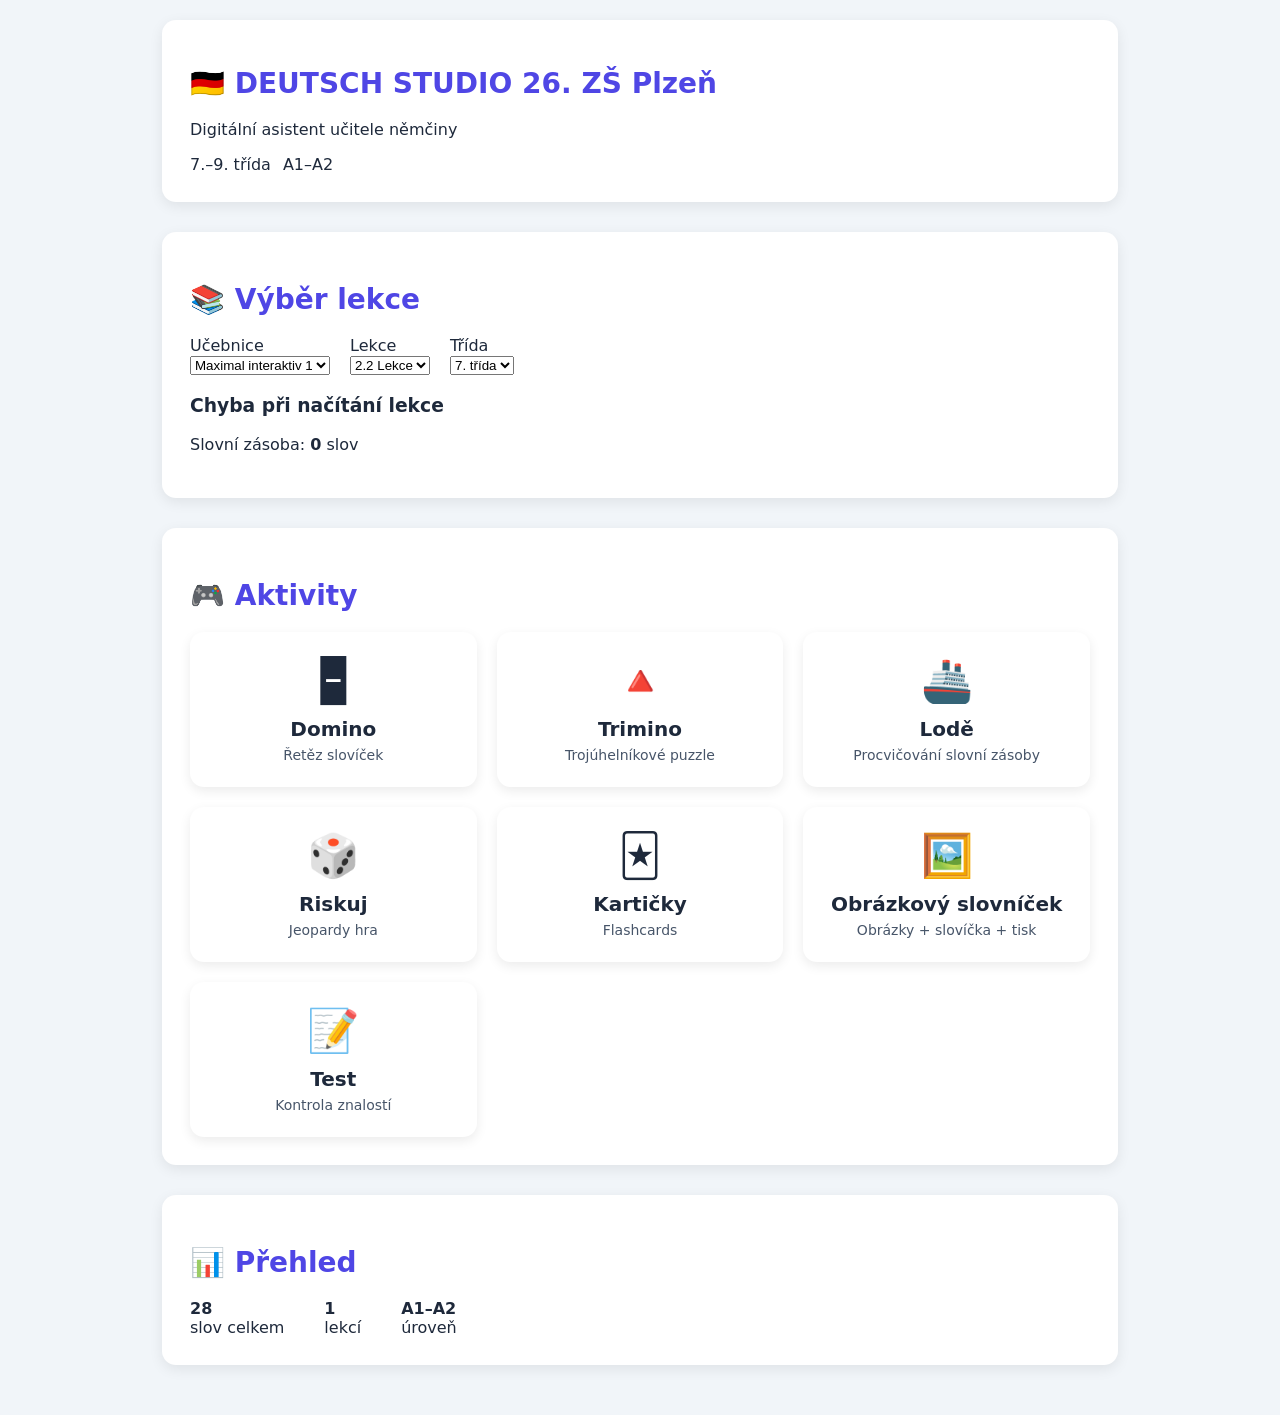
==== index.html @ de278da9 "ok, delete" ====
<!DOCTYPE html>
<html lang="cs">
<head>
    <meta charset="UTF-8">
    <meta name="viewport" content="width=device-width, initial-scale=1.0">

    <title>DEUTSCH STUDIO - Dashboard</title>

    <link rel="stylesheet" href="css/style.css">
</head>

<body>

<!-- HLAVNÍ HLAVIČKA -->
<header class="ds-panel" style="margin-top: 0;">
    <h1 class="ds-title">🇩🇪 DEUTSCH STUDIO 26. ZŠ Plzeň</h1>
    <p>Digitální asistent učitele němčiny</p>

    <div style="margin-top: 10px; display: flex; gap: 12px;">
        <span>7.–9. třída</span>
        <span>A1–A2</span>
    </div>
</header>


<main>

    <!-- VÝBĚR LEKCE -->
    <section class="ds-panel">
        <h2 class="ds-title">📚 Výběr lekce</h2>

        <div style="display: flex; gap: 20px; flex-wrap: wrap;">

            <label>
                Učebnice<br>
                <select id="book-select">
                    <option>Maximal interaktiv 1</option>
                    <option>Maximal interaktiv 2</option>
                </select>
            </label>

            <label>
                Lekce<br>
                <select id="lesson-select">
                    <option>1.1</option>
                    <option>1.2 - Hobbys</option>
                    <option>1.3</option>
                    <option>2.1</option>
                    <option>2.2</option>
                    <option>2.3</option>
                </select>
            </label>

            <label>
                Třída<br>
                <select id="class-select">
                    <option>7. třída</option>
                    <option>8. třída</option>
                    <option>9. třída</option>
                </select>
            </label>

        </div>

        <div style="margin-top: 20px;">
            <h3 id="lesson-title">Lekce 1.2 - Hobbys</h3>
            <p>Slovní zásoba: <strong id="word-count">0</strong> slov</p>
        </div>
    </section>


    <!-- AKTIVITY -->
<section class="ds-panel">
    <h2 class="ds-title">🎮 Aktivity</h2>

    <div class="ds-grid">

        <div class="ds-card-dashboard" onclick="openDomino()">
            <div class="ds-icon">🁢</div>
            <div class="ds-card-title">Domino</div>
            <div class="ds-card-desc">Řetěz slovíček</div>
        </div>

        <div class="ds-card-dashboard" onclick="openTrimino()">
            <div class="ds-icon">🔺</div>
            <div class="ds-card-title">Trimino</div>
            <div class="ds-card-desc">Trojúhelníkové puzzle</div>
        </div>

        <div class="ds-card-dashboard" onclick="openSchiffe()">
            <div class="ds-icon">🚢</div>
            <div class="ds-card-title">Lodě</div>
            <div class="ds-card-desc">Procvičování slovní zásoby</div>
        </div>

        <div class="ds-card-dashboard" onclick="openRiskuj()">
            <div class="ds-icon">🎲</div>
            <div class="ds-card-title">Riskuj</div>
            <div class="ds-card-desc">Jeopardy hra</div>
        </div>

        <div class="ds-card-dashboard" onclick="openFlashcards()">
            <div class="ds-icon">🃏</div>
            <div class="ds-card-title">Kartičky</div>
            <div class="ds-card-desc">Flashcards</div>
        </div>

        <div class="ds-card-dashboard" onclick="openPictureDictionary()">
            <div class="ds-icon">🖼️</div>
            <div class="ds-card-title">Obrázkový slovníček</div>
            <div class="ds-card-desc">Obrázky + slovíčka + tisk</div>
        </div>

        <div class="ds-card-dashboard" onclick="openTest()">
            <div class="ds-icon">📝</div>
            <div class="ds-card-title">Test</div>
            <div class="ds-card-desc">Kontrola znalostí</div>
        </div>

    </div>
</section>



    <!-- STATISTIKY -->
    <section class="ds-panel">
        <h2 class="ds-title">📊 Přehled</h2>

        <div style="display: flex; gap: 40px; margin-top: 10px;">

            <div>
                <strong id="total-words">0</strong><br>
                <span>slov celkem</span>
            </div>

            <div>
                <strong id="lesson-number">0</strong><br>
                <span>lekcí</span>
            </div>

            <div>
                <strong>A1–A2</strong><br>
                <span>úroveň</span>
            </div>

        </div>
    </section>

</main>

<script src="js/app.js"></script>

</body>
</html>
---- css/style.css ----
/* --------------------------------------------------
   Globální styly
-------------------------------------------------- */

body {
    background: #f1f5f9; /* slate-100 */
    color: #1e293b;      /* slate-800 */
    font-family: system-ui, sans-serif;
    margin: 0;
    padding: 20px;
}

/* --------------------------------------------------
   Panely
-------------------------------------------------- */

.ds-panel {
    max-width: 900px;
    margin: 0 auto 30px auto;
    background: white;
    border-radius: 14px;
    padding: 28px;
    box-shadow: 0 4px 14px rgba(0,0,0,0.08);
}

/* Nadpis */
.ds-title {
    font-size: 28px;
    font-weight: 700;
    color: #4f46e5; /* indigo-600 */
    margin-bottom: 20px;
}

/* --------------------------------------------------
   Tlačítka
-------------------------------------------------- */

.ds-btn {
    padding: 10px 18px;
    border-radius: 8px;
    font-weight: 600;
    cursor: pointer;
    border: none;
    transition: background 0.15s ease, transform 0.15s ease;
}

.ds-btn:hover {
    transform: translateY(-2px);
}

.ds-btn-primary {
    background: #4f46e5;
    color: white;
}

.ds-btn-primary:hover {
    background: #4338ca;
}

.ds-btn-success {
    background: #059669;
    color: white;
}

.ds-btn-success:hover {
    background: #047857;
}

/* --------------------------------------------------
   Náhled / pracovní list
-------------------------------------------------- */

.ds-preview {
    max-width: 900px;
    margin: 0 auto;
    background: white;
    border-radius: 14px;
    padding: 28px;
    box-shadow: 0 4px 14px rgba(0,0,0,0.08);
}

/* --------------------------------------------------
   Kartičky slovíček
-------------------------------------------------- */

.ds-card {
    display: flex;
    align-items: center;
    gap: 16px;
    background: #f8fafc; /* slate-50 */
    border: 1px solid #e2e8f0; /* slate-200 */
    padding: 14px;
    border-radius: 12px;
}

/* Obrázek */
.ds-img-box {
    width: 64px;
    height: 64px;
    background: white;
    border: 1px solid #e2e8f0;
    border-radius: 10px;
    display: flex;
    align-items: center;
    justify-content: center;
    padding: 4px;
}

/* Texty */
.ds-word-cz {
    font-size: 14px;
    font-weight: 600;
    color: #475569; /* slate-600 */
}

.ds-hint {
    font-size: 18px;
    font-family: monospace;
    font-weight: 700;
    color: #4f46e5;
    margin-top: 4px;
}

/* --------------------------------------------------
   Moderní ikonkový dashboard
-------------------------------------------------- */

.ds-grid {
    display: grid;
    grid-template-columns: repeat(auto-fit, minmax(220px, 1fr));
    gap: 20px;
    margin-top: 20px;
}

.ds-card-dashboard {
    background: white;
    border-radius: 14px;
    padding: 24px;
    text-align: center;
    box-shadow: 0 4px 12px rgba(0,0,0,0.08);
    transition: transform 0.15s ease, box-shadow 0.15s ease;
    text-decoration: none;
    color: inherit;
}

.ds-card-dashboard:hover {
    transform: translateY(-4px);
    box-shadow: 0 6px 16px rgba(0,0,0,0.12);
}

.ds-icon {
    font-size: 42px;
    margin-bottom: 12px;
}

.ds-card-title {
    font-size: 20px;
    font-weight: 700;
    margin-bottom: 6px;
}

.ds-card-desc {
    font-size: 14px;
    color: #475569; /* slate-600 */
}
/* --------------------------------------------------
   Oprava modulu obrázkového slovníčku
-------------------------------------------------- */

#exerciseGrid {
    display: flex;
    flex-direction: column;
    gap: 16px;
}

/* karta */
.flex {
    display: flex;
}

.items-center {
    align-items: center;
}

.border {
    border: 1px solid #e2e8f0;
}

.p-3 {
    padding: 12px;
}

.rounded-lg {
    border-radius: 12px;
}

.bg-slate-50 {
    background: #f8fafc;
}

.gap-4 {
    gap: 16px;
}

/* index číslo */
.text-lg {
    font-size: 18px;
}

.font-bold {
    font-weight: 700;
}

.text-slate-400 {
    color: #94a3b8;
}

.w-6 {
    width: 24px;
}

/* obrázek */
.w-16 {
    width: 64px;
}

.h-16 {
    height: 64px;
}

.bg-white {
    background: white;
}

.rounded {
    border-radius: 8px;
}

.p-1 {
    padding: 4px;
}

.max-h-full {
    max-height: 100%;
}

.max-w-full {
    max-width: 100%;
}

.object-contain {
    object-fit: contain;
}

/* texty */
.text-sm {
    font-size: 14px;
}

.text-slate-600 {
    color: #475569;
}

.font-mono {
    font-family: monospace;
}

.text-indigo-700 {
    color: #4338ca;
}

.mt-1 {
    margin-top: 4px;
}
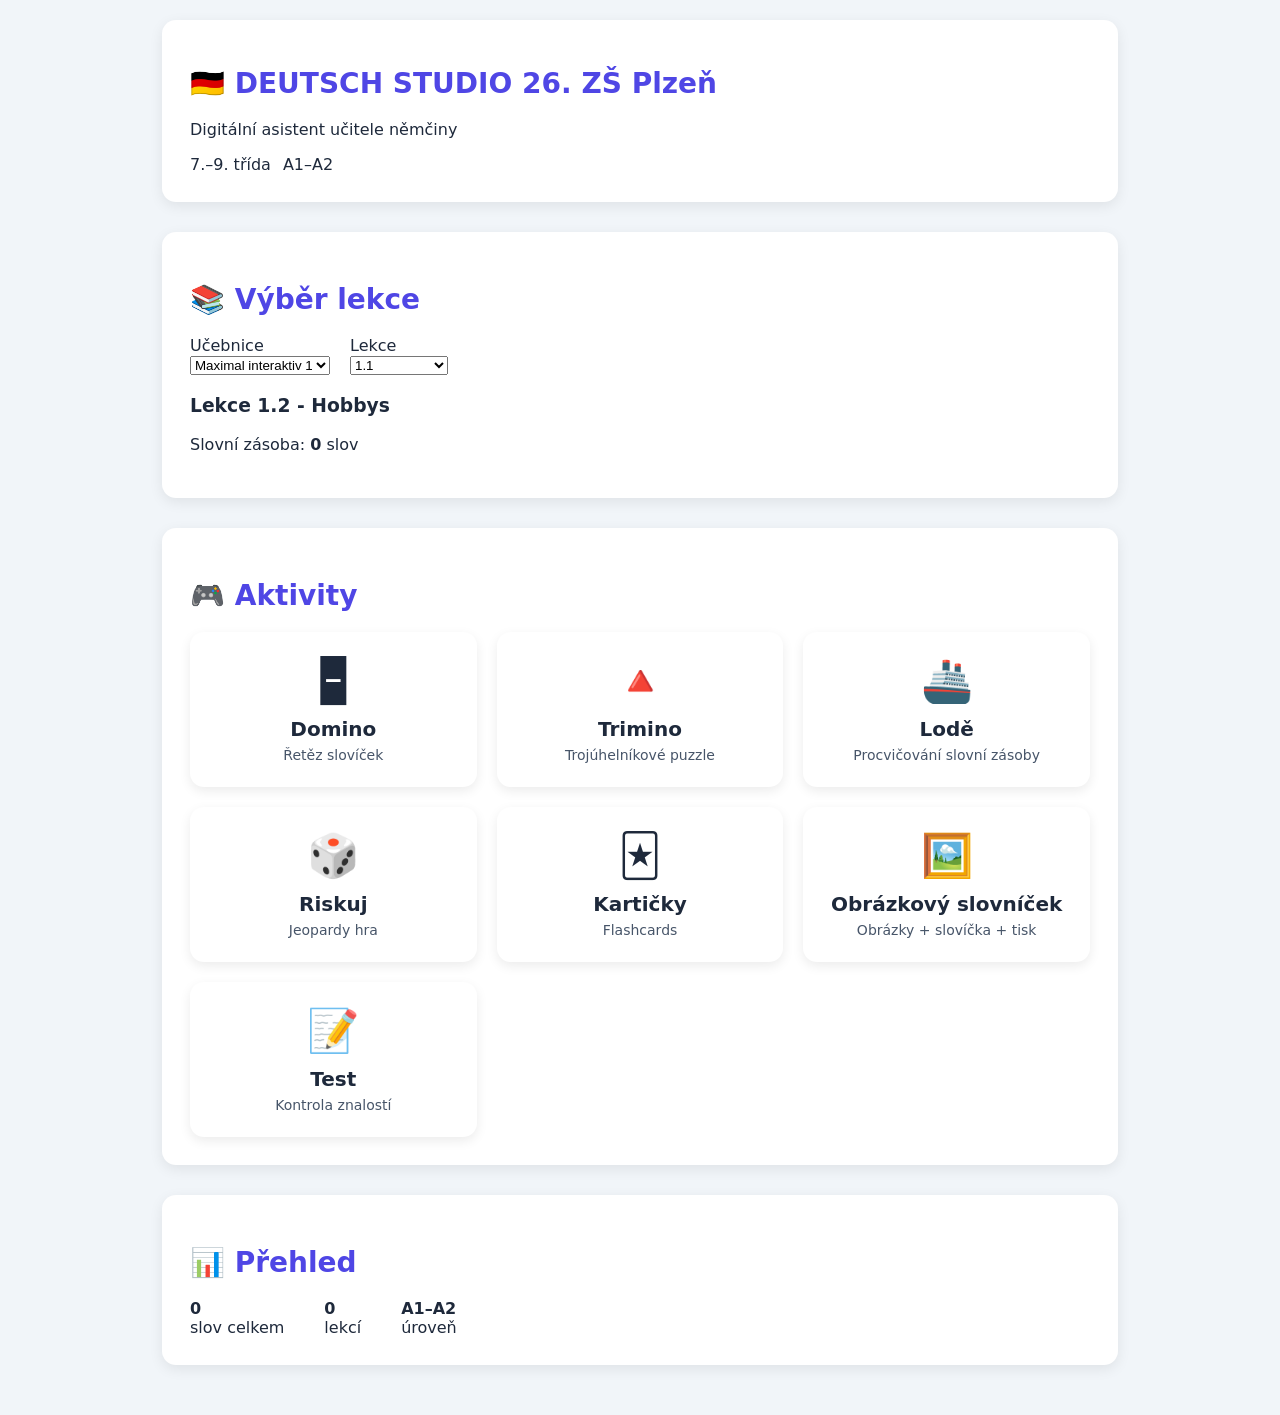
==== commit 1931f05c: "Refactor lesson loading and error handling in app.js and data-loader.js" ====
--- a/index.html
+++ b/index.html
@@ -48,15 +48,6 @@
                     <option>2.1</option>
                     <option>2.2</option>
                     <option>2.3</option>
-                </select>
-            </label>
-
-            <label>
-                Třída<br>
-                <select id="class-select">
-                    <option>7. třída</option>
-                    <option>8. třída</option>
-                    <option>9. třída</option>
                 </select>
             </label>
 
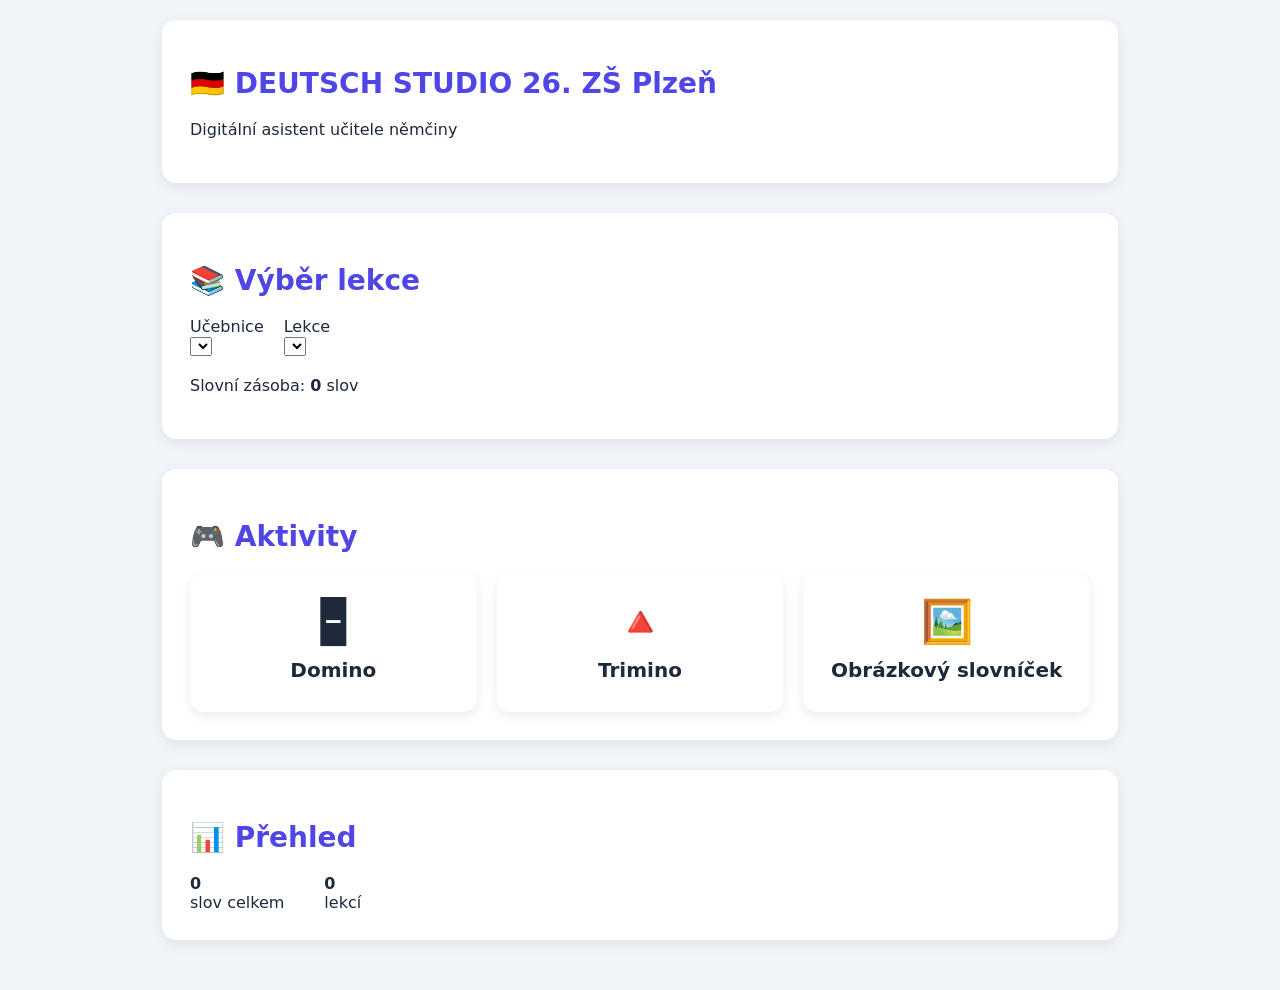
==== commit d480dc01: "remove index to root" ====
--- a/index.html
+++ b/index.html
@@ -11,56 +11,38 @@
 
 <body>
 
-<!-- HLAVNÍ HLAVIČKA -->
 <header class="ds-panel" style="margin-top: 0;">
     <h1 class="ds-title">🇩🇪 DEUTSCH STUDIO 26. ZŠ Plzeň</h1>
     <p>Digitální asistent učitele němčiny</p>
-
-    <div style="margin-top: 10px; display: flex; gap: 12px;">
-        <span>7.–9. třída</span>
-        <span>A1–A2</span>
-    </div>
 </header>
-
 
 <main>
 
-    <!-- VÝBĚR LEKCE -->
-    <section class="ds-panel">
-        <h2 class="ds-title">📚 Výběr lekce</h2>
+<section class="ds-panel">
+    <h2 class="ds-title">📚 Výběr lekce</h2>
 
-        <div style="display: flex; gap: 20px; flex-wrap: wrap;">
+    <div style="display: flex; gap: 20px; flex-wrap: wrap;">
 
-            <label>
-                Učebnice<br>
-                <select id="book-select">
-                    <option>Maximal interaktiv 1</option>
-                    <option>Maximal interaktiv 2</option>
-                </select>
-            </label>
+        <label>
+            Učebnice<br>
+            <select id="book-select"></select>
+        </label>
 
-            <label>
-                Lekce<br>
-                <select id="lesson-select">
-                    <option>1.1</option>
-                    <option>1.2 - Hobbys</option>
-                    <option>1.3</option>
-                    <option>2.1</option>
-                    <option>2.2</option>
-                    <option>2.3</option>
-                </select>
-            </label>
+        <label>
+            Lekce<br>
+            <select id="lesson-select"></select>
+        </label>
 
-        </div>
+    </div>
 
-        <div style="margin-top: 20px;">
-            <h3 id="lesson-title">Lekce 1.2 - Hobbys</h3>
-            <p>Slovní zásoba: <strong id="word-count">0</strong> slov</p>
-        </div>
-    </section>
+    <div style="margin-top: 20px;">
+        <h3 id="lesson-title"></h3>
+        <p>Slovní zásoba: <strong id="word-count">0</strong> slov</p>
+    </div>
 
+    <div id="json-status" style="display:none; padding:10px; margin-top:10px; border-radius:6px;"></div>
+</section>
 
-    <!-- AKTIVITY -->
 <section class="ds-panel">
     <h2 class="ds-title">🎮 Aktivity</h2>
 
@@ -69,77 +51,40 @@
         <div class="ds-card-dashboard" onclick="openDomino()">
             <div class="ds-icon">🁢</div>
             <div class="ds-card-title">Domino</div>
-            <div class="ds-card-desc">Řetěz slovíček</div>
         </div>
 
         <div class="ds-card-dashboard" onclick="openTrimino()">
             <div class="ds-icon">🔺</div>
             <div class="ds-card-title">Trimino</div>
-            <div class="ds-card-desc">Trojúhelníkové puzzle</div>
-        </div>
-
-        <div class="ds-card-dashboard" onclick="openSchiffe()">
-            <div class="ds-icon">🚢</div>
-            <div class="ds-card-title">Lodě</div>
-            <div class="ds-card-desc">Procvičování slovní zásoby</div>
-        </div>
-
-        <div class="ds-card-dashboard" onclick="openRiskuj()">
-            <div class="ds-icon">🎲</div>
-            <div class="ds-card-title">Riskuj</div>
-            <div class="ds-card-desc">Jeopardy hra</div>
-        </div>
-
-        <div class="ds-card-dashboard" onclick="openFlashcards()">
-            <div class="ds-icon">🃏</div>
-            <div class="ds-card-title">Kartičky</div>
-            <div class="ds-card-desc">Flashcards</div>
         </div>
 
         <div class="ds-card-dashboard" onclick="openPictureDictionary()">
             <div class="ds-icon">🖼️</div>
             <div class="ds-card-title">Obrázkový slovníček</div>
-            <div class="ds-card-desc">Obrázky + slovíčka + tisk</div>
-        </div>
-
-        <div class="ds-card-dashboard" onclick="openTest()">
-            <div class="ds-icon">📝</div>
-            <div class="ds-card-title">Test</div>
-            <div class="ds-card-desc">Kontrola znalostí</div>
         </div>
 
     </div>
 </section>
 
+<section class="ds-panel">
+    <h2 class="ds-title">📊 Přehled</h2>
 
-
-    <!-- STATISTIKY -->
-    <section class="ds-panel">
-        <h2 class="ds-title">📊 Přehled</h2>
-
-        <div style="display: flex; gap: 40px; margin-top: 10px;">
-
-            <div>
-                <strong id="total-words">0</strong><br>
-                <span>slov celkem</span>
-            </div>
-
-            <div>
-                <strong id="lesson-number">0</strong><br>
-                <span>lekcí</span>
-            </div>
-
-            <div>
-                <strong>A1–A2</strong><br>
-                <span>úroveň</span>
-            </div>
-
+    <div style="display: flex; gap: 40px; margin-top: 10px;">
+        <div>
+            <strong id="total-words">0</strong><br>
+            <span>slov celkem</span>
         </div>
-    </section>
+        <div>
+            <strong id="lesson-number">0</strong><br>
+            <span>lekcí</span>
+        </div>
+    </div>
+</section>
 
 </main>
 
-<script src="js/app.js"></script>
+<!-- DŮLEŽITÉ: MUSÍ být module -->
+<script type="module" src="js/app.js"></script>
 
 </body>
 </html>
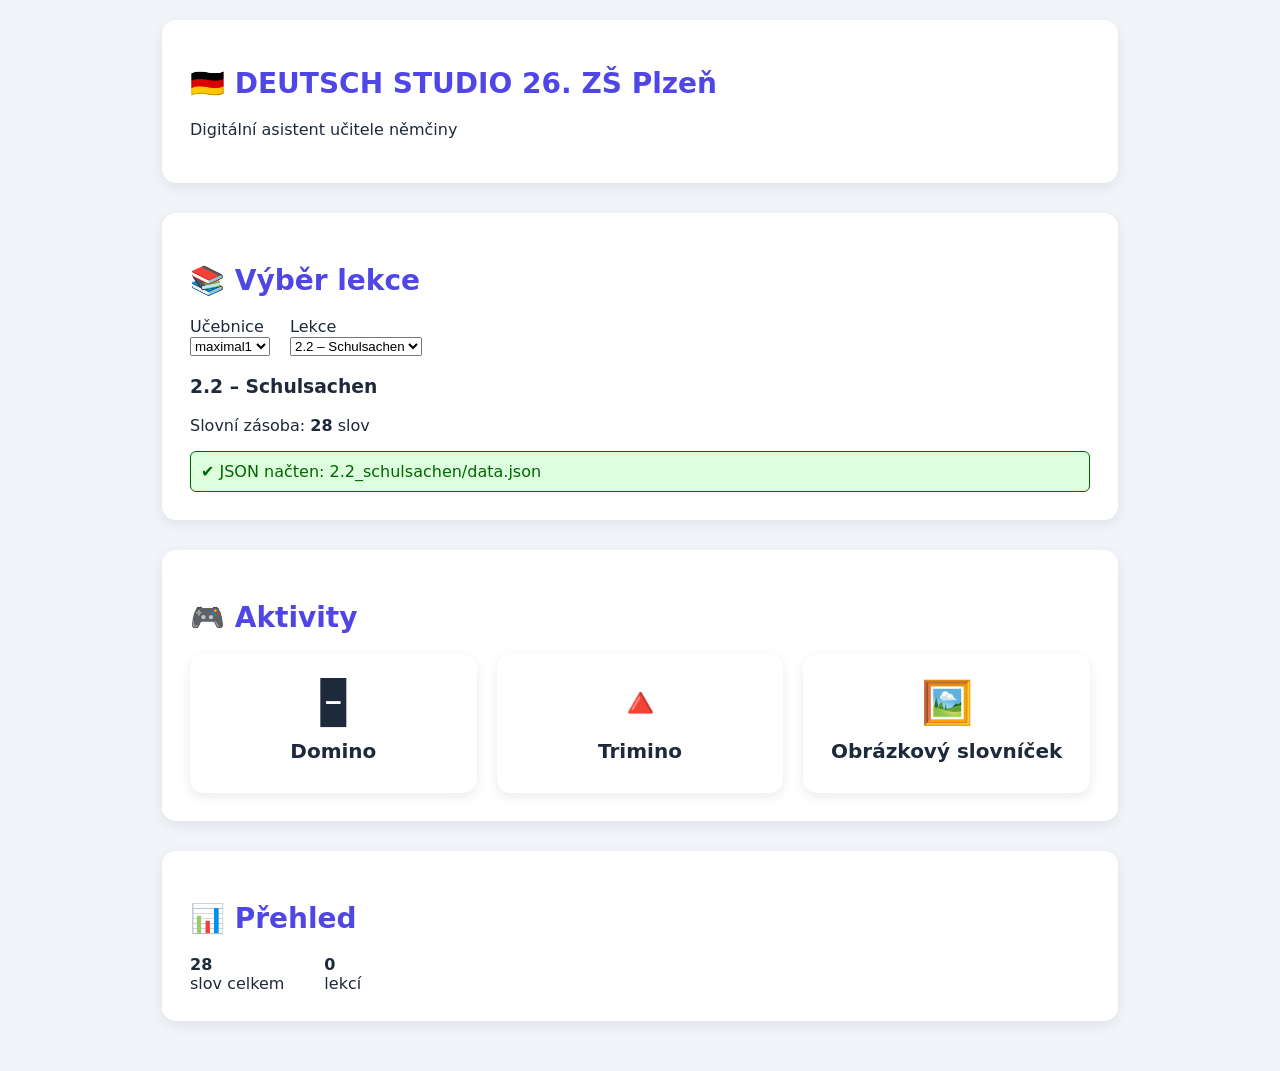
==== commit 6aba6741: "update, změna cest" ====
--- a/index.html
+++ b/index.html
@@ -6,7 +6,8 @@
 
     <title>DEUTSCH STUDIO - Dashboard</title>
 
-    <link rel="stylesheet" href="css/style.css">
+    <!-- Opravená cesta k CSS -->
+    <link rel="stylesheet" href="dashboard/css/style.css">
 </head>
 
 <body>
@@ -83,8 +84,8 @@
 
 </main>
 
-<!-- DŮLEŽITÉ: MUSÍ být module -->
-<script type="module" src="js/app.js"></script>
+<!-- Opravená cesta k JS -->
+<script type="module" src="dashboard/js/app.js"></script>
 
 </body>
-</html>
+</html>
--- a/dashboard/css/style.css
+++ b/dashboard/css/style.css
@@ -0,0 +1,274 @@
+/* --------------------------------------------------
+   Globální styly
+-------------------------------------------------- */
+
+body {
+    background: #f1f5f9; /* slate-100 */
+    color: #1e293b;      /* slate-800 */
+    font-family: system-ui, sans-serif;
+    margin: 0;
+    padding: 20px;
+}
+
+/* --------------------------------------------------
+   Panely
+-------------------------------------------------- */
+
+.ds-panel {
+    max-width: 900px;
+    margin: 0 auto 30px auto;
+    background: white;
+    border-radius: 14px;
+    padding: 28px;
+    box-shadow: 0 4px 14px rgba(0,0,0,0.08);
+}
+
+/* Nadpis */
+.ds-title {
+    font-size: 28px;
+    font-weight: 700;
+    color: #4f46e5; /* indigo-600 */
+    margin-bottom: 20px;
+}
+
+/* --------------------------------------------------
+   Tlačítka
+-------------------------------------------------- */
+
+.ds-btn {
+    padding: 10px 18px;
+    border-radius: 8px;
+    font-weight: 600;
+    cursor: pointer;
+    border: none;
+    transition: background 0.15s ease, transform 0.15s ease;
+}
+
+.ds-btn:hover {
+    transform: translateY(-2px);
+}
+
+.ds-btn-primary {
+    background: #4f46e5;
+    color: white;
+}
+
+.ds-btn-primary:hover {
+    background: #4338ca;
+}
+
+.ds-btn-success {
+    background: #059669;
+    color: white;
+}
+
+.ds-btn-success:hover {
+    background: #047857;
+}
+
+/* --------------------------------------------------
+   Náhled / pracovní list
+-------------------------------------------------- */
+
+.ds-preview {
+    max-width: 900px;
+    margin: 0 auto;
+    background: white;
+    border-radius: 14px;
+    padding: 28px;
+    box-shadow: 0 4px 14px rgba(0,0,0,0.08);
+}
+
+/* --------------------------------------------------
+   Kartičky slovíček
+-------------------------------------------------- */
+
+.ds-card {
+    display: flex;
+    align-items: center;
+    gap: 16px;
+    background: #f8fafc; /* slate-50 */
+    border: 1px solid #e2e8f0; /* slate-200 */
+    padding: 14px;
+    border-radius: 12px;
+}
+
+/* Obrázek */
+.ds-img-box {
+    width: 64px;
+    height: 64px;
+    background: white;
+    border: 1px solid #e2e8f0;
+    border-radius: 10px;
+    display: flex;
+    align-items: center;
+    justify-content: center;
+    padding: 4px;
+}
+
+/* Texty */
+.ds-word-cz {
+    font-size: 14px;
+    font-weight: 600;
+    color: #475569; /* slate-600 */
+}
+
+.ds-hint {
+    font-size: 18px;
+    font-family: monospace;
+    font-weight: 700;
+    color: #4f46e5;
+    margin-top: 4px;
+}
+
+/* --------------------------------------------------
+   Moderní ikonkový dashboard
+-------------------------------------------------- */
+
+.ds-grid {
+    display: grid;
+    grid-template-columns: repeat(auto-fit, minmax(220px, 1fr));
+    gap: 20px;
+    margin-top: 20px;
+}
+
+.ds-card-dashboard {
+    background: white;
+    border-radius: 14px;
+    padding: 24px;
+    text-align: center;
+    box-shadow: 0 4px 12px rgba(0,0,0,0.08);
+    transition: transform 0.15s ease, box-shadow 0.15s ease;
+    text-decoration: none;
+    color: inherit;
+}
+
+.ds-card-dashboard:hover {
+    transform: translateY(-4px);
+    box-shadow: 0 6px 16px rgba(0,0,0,0.12);
+}
+
+.ds-icon {
+    font-size: 42px;
+    margin-bottom: 12px;
+}
+
+.ds-card-title {
+    font-size: 20px;
+    font-weight: 700;
+    margin-bottom: 6px;
+}
+
+.ds-card-desc {
+    font-size: 14px;
+    color: #475569; /* slate-600 */
+}
+/* --------------------------------------------------
+   Oprava modulu obrázkového slovníčku
+-------------------------------------------------- */
+
+#exerciseGrid {
+    display: flex;
+    flex-direction: column;
+    gap: 16px;
+}
+
+/* karta */
+.flex {
+    display: flex;
+}
+
+.items-center {
+    align-items: center;
+}
+
+.border {
+    border: 1px solid #e2e8f0;
+}
+
+.p-3 {
+    padding: 12px;
+}
+
+.rounded-lg {
+    border-radius: 12px;
+}
+
+.bg-slate-50 {
+    background: #f8fafc;
+}
+
+.gap-4 {
+    gap: 16px;
+}
+
+/* index číslo */
+.text-lg {
+    font-size: 18px;
+}
+
+.font-bold {
+    font-weight: 700;
+}
+
+.text-slate-400 {
+    color: #94a3b8;
+}
+
+.w-6 {
+    width: 24px;
+}
+
+/* obrázek */
+.w-16 {
+    width: 64px;
+}
+
+.h-16 {
+    height: 64px;
+}
+
+.bg-white {
+    background: white;
+}
+
+.rounded {
+    border-radius: 8px;
+}
+
+.p-1 {
+    padding: 4px;
+}
+
+.max-h-full {
+    max-height: 100%;
+}
+
+.max-w-full {
+    max-width: 100%;
+}
+
+.object-contain {
+    object-fit: contain;
+}
+
+/* texty */
+.text-sm {
+    font-size: 14px;
+}
+
+.text-slate-600 {
+    color: #475569;
+}
+
+.font-mono {
+    font-family: monospace;
+}
+
+.text-indigo-700 {
+    color: #4338ca;
+}
+
+.mt-1 {
+    margin-top: 4px;
+}
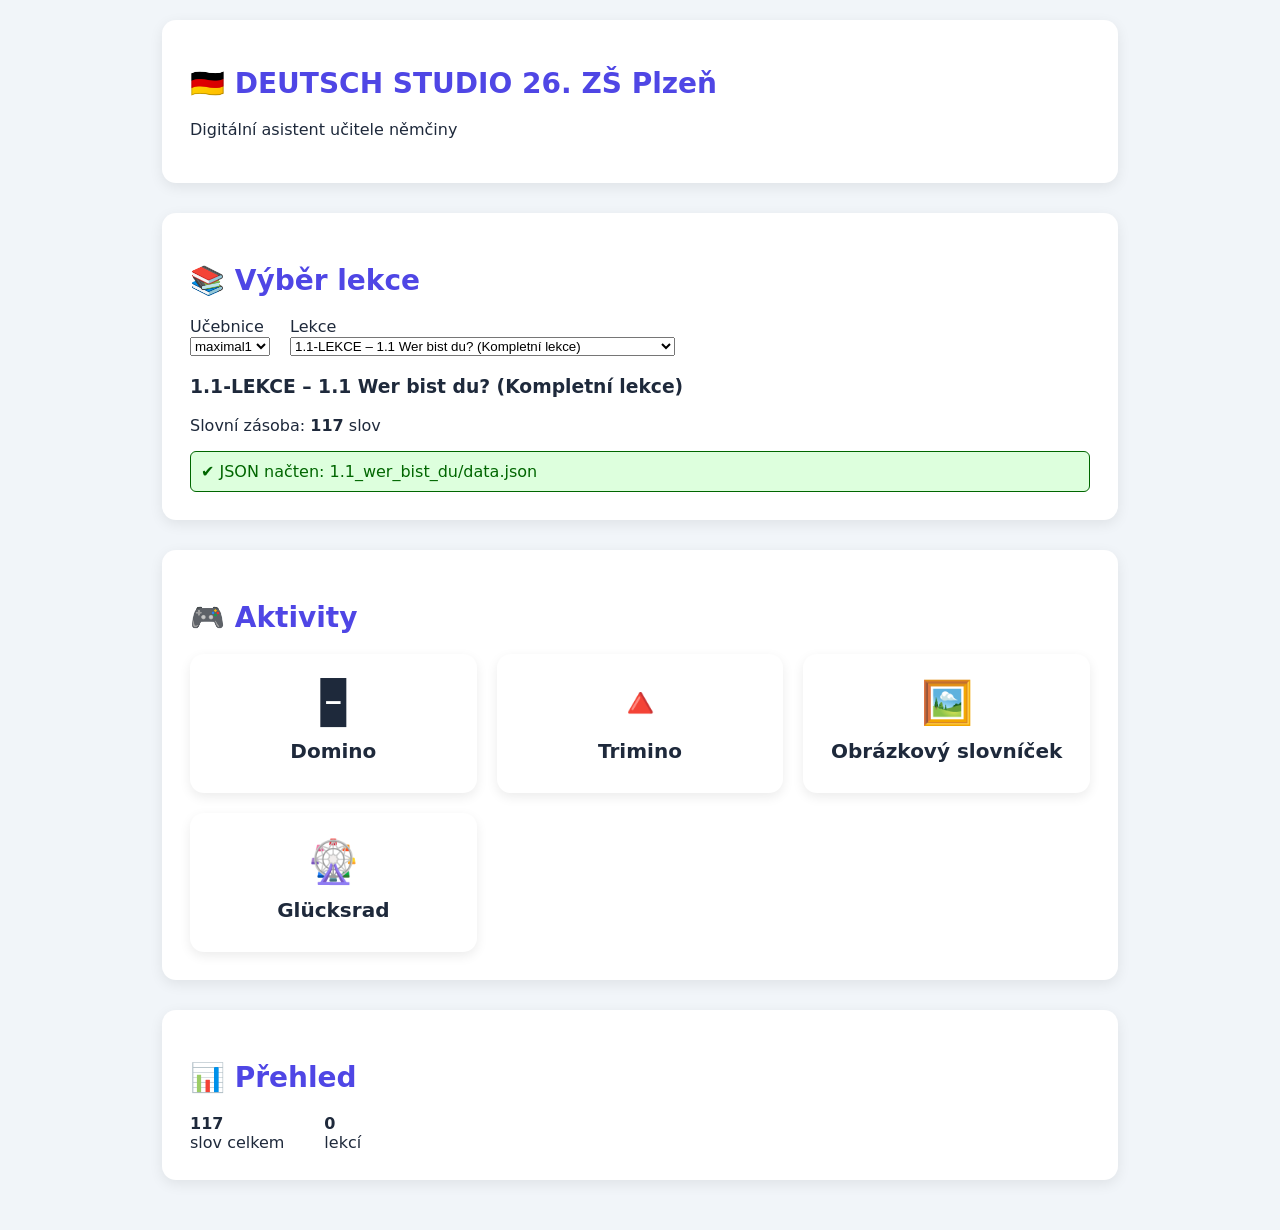
==== commit ef1490be: "udate_wheel" ====
--- a/index.html
+++ b/index.html
@@ -64,6 +64,12 @@
             <div class="ds-card-title">Obrázkový slovníček</div>
         </div>
 
+        <!-- NOVĚ PŘIDANÁ AKTIVITA: Glücksrad -->
+        <div class="ds-card-dashboard" onclick="openWheel()">
+            <div class="ds-icon">🎡</div>
+            <div class="ds-card-title">Glücksrad</div>
+        </div>
+
     </div>
 </section>
 
@@ -84,7 +90,7 @@
 
 </main>
 
-<!-- Opravená cesta k JS -->
+<!-- Opravená relativní cesta k JS -->
 <script type="module" src="dashboard/js/app.js"></script>
 
 </body>
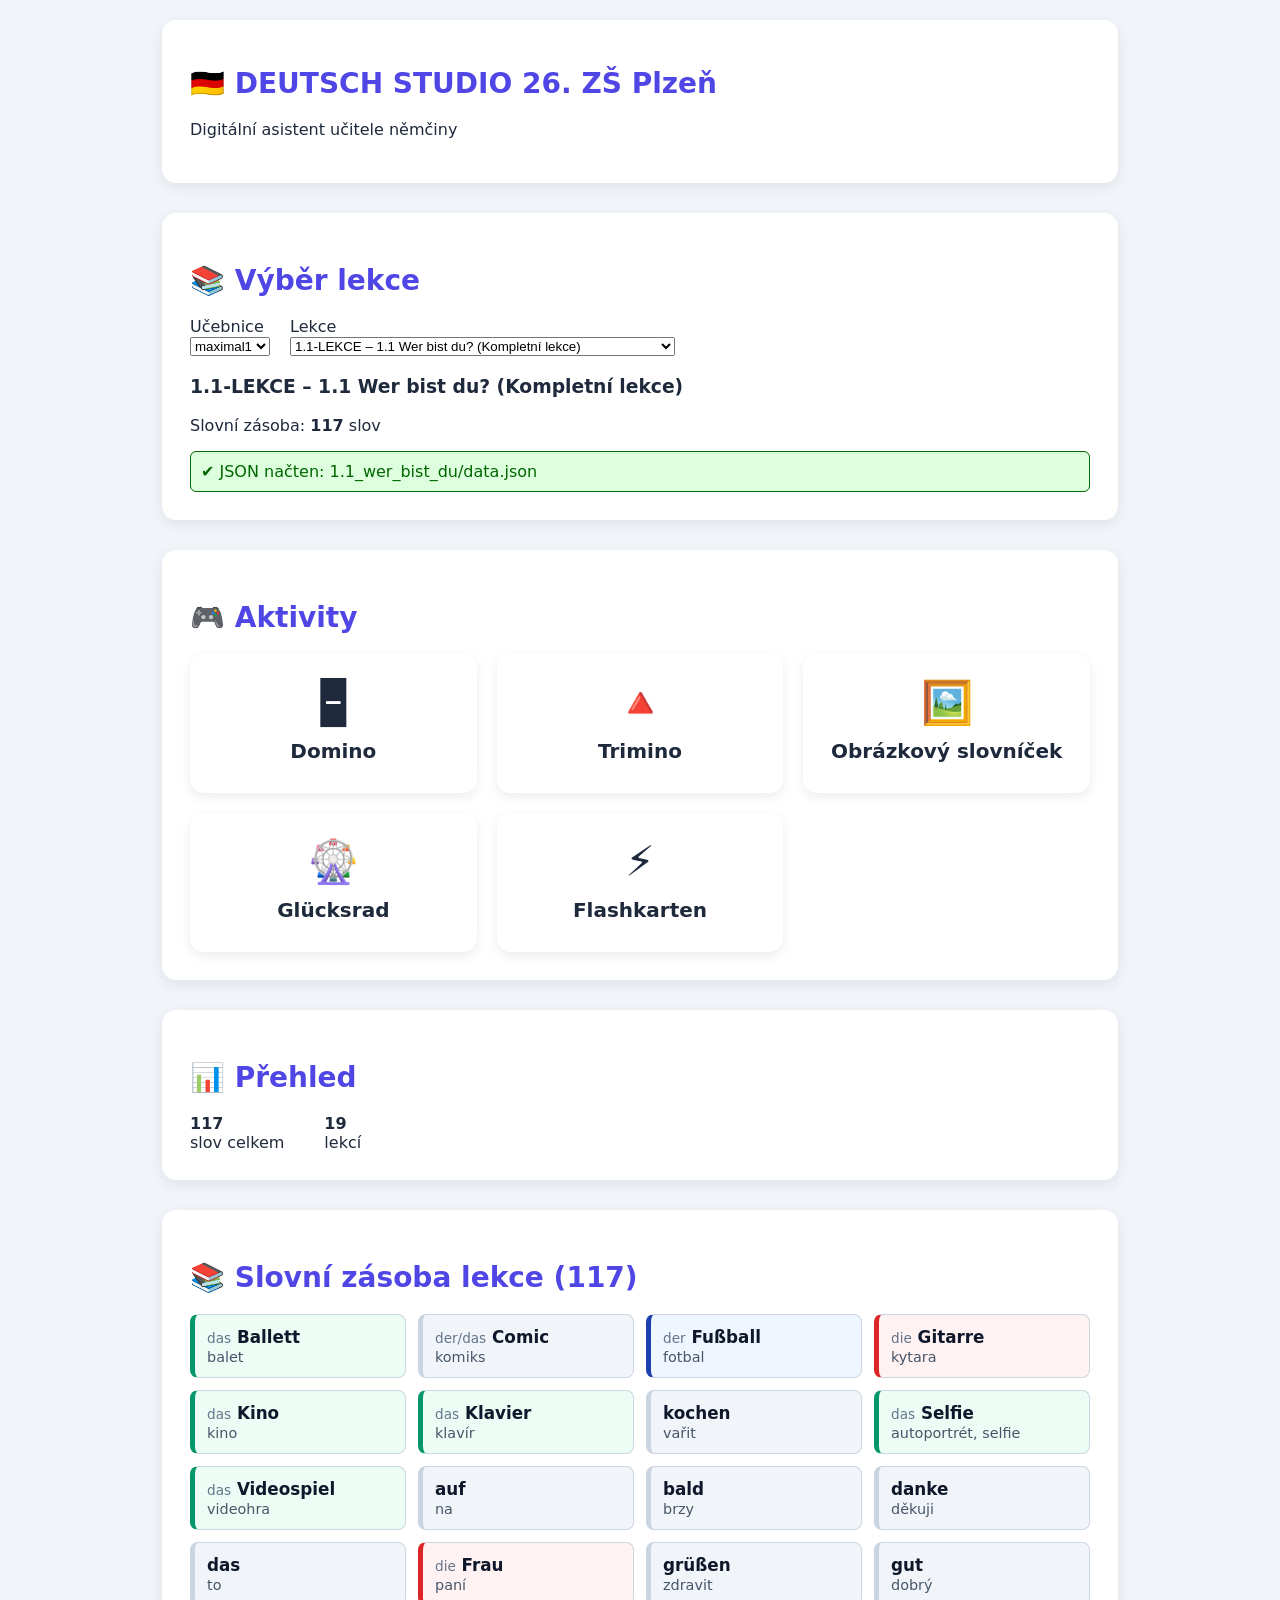
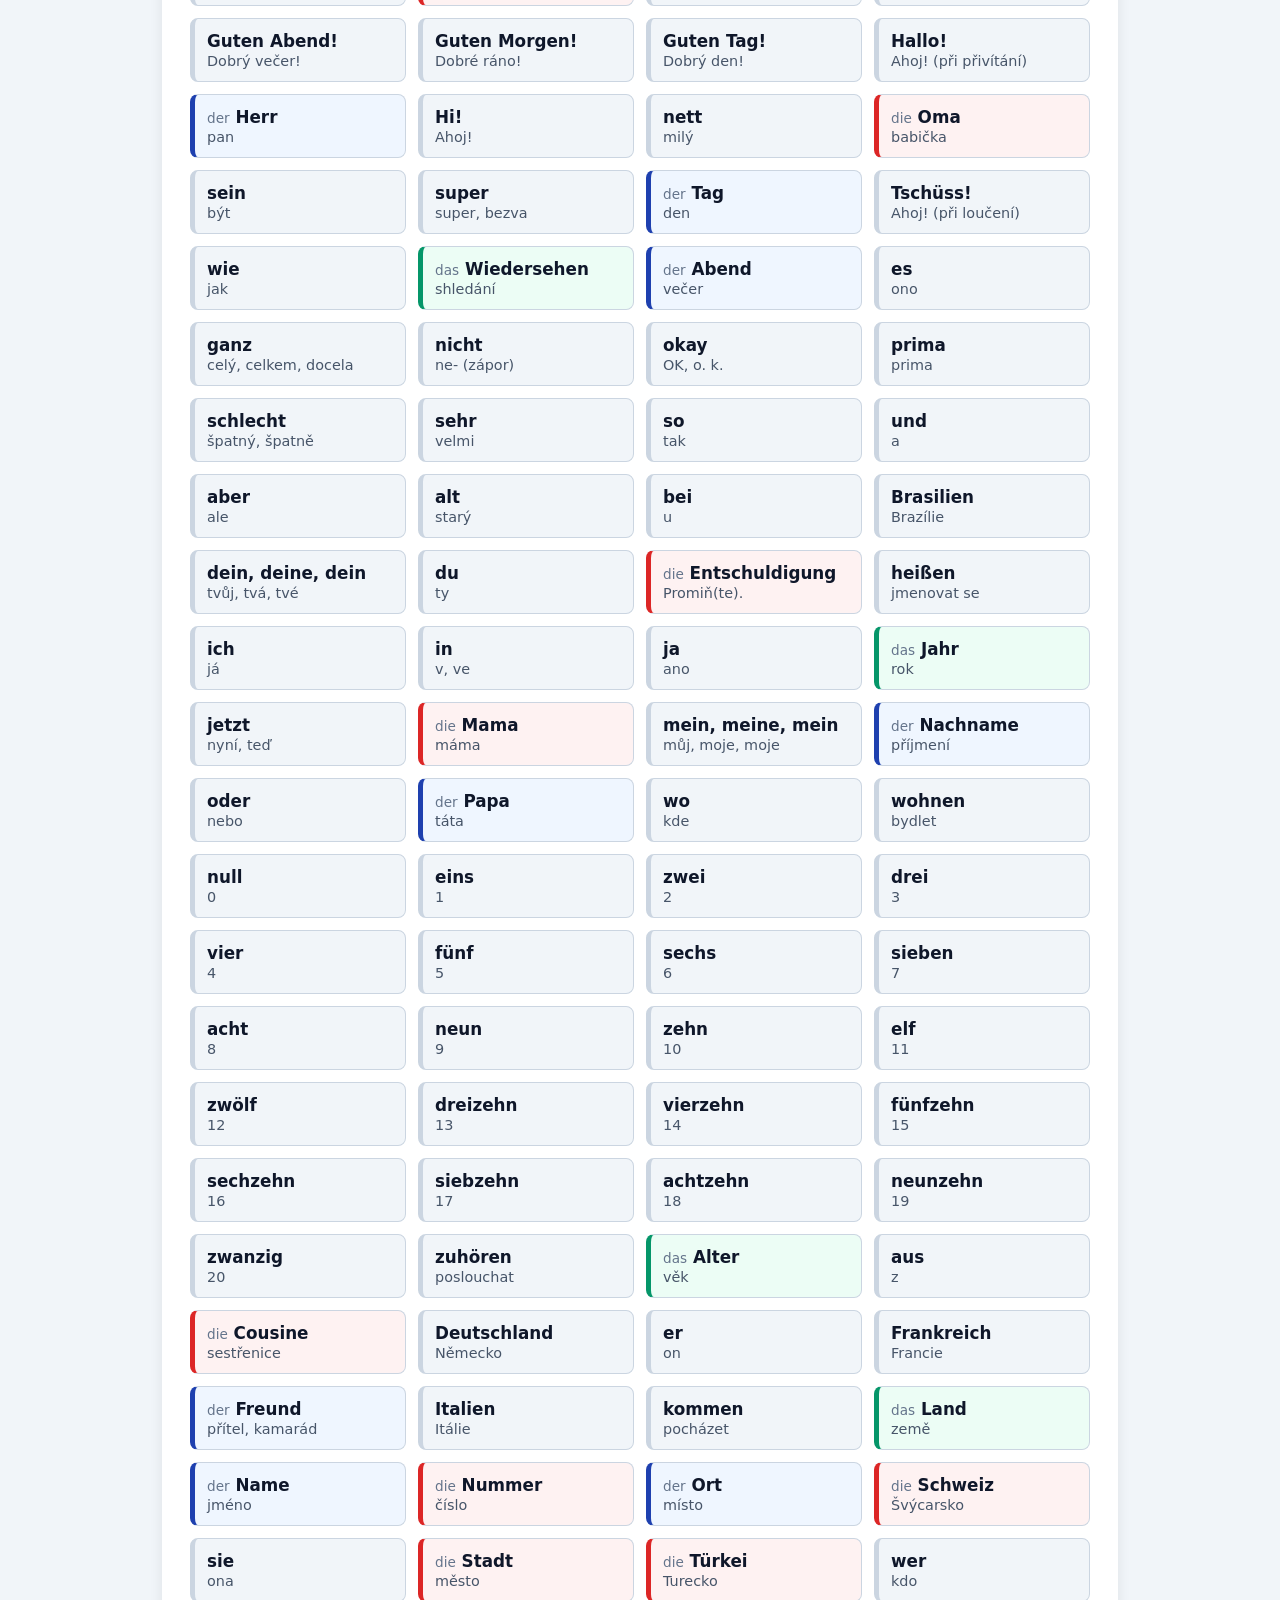
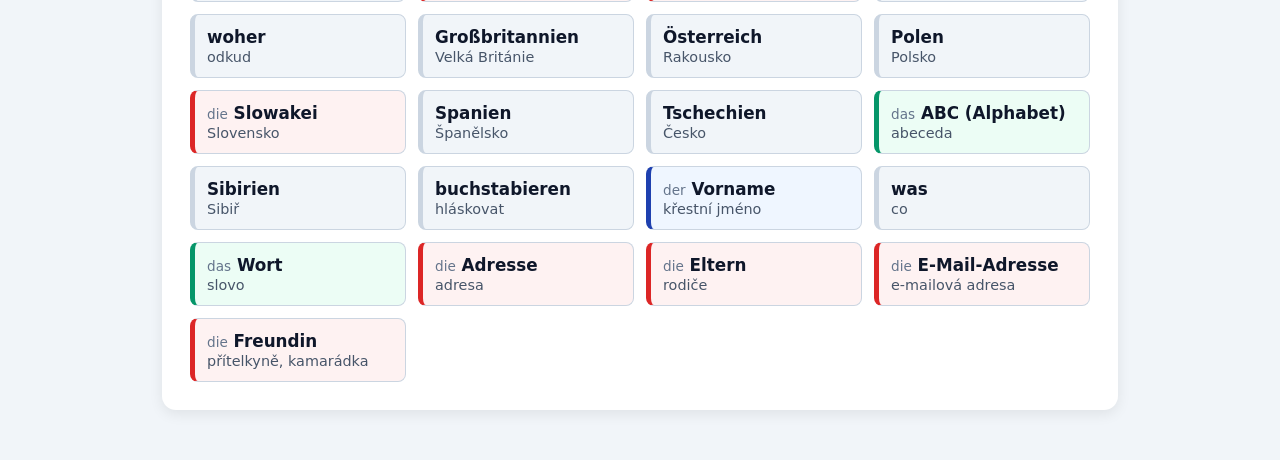
==== commit b4d1463b: "update" ====
--- a/index.html
+++ b/index.html
@@ -69,6 +69,11 @@
             <div class="ds-icon">🎡</div>
             <div class="ds-card-title">Glücksrad</div>
         </div>
+        
+        <div class="ds-card-dashboard" onclick="openFlashcards()">
+            <div class="ds-icon">⚡</div>
+            <div class="ds-card-title">Flashkarten</div>
+        </div>
 
     </div>
 </section>
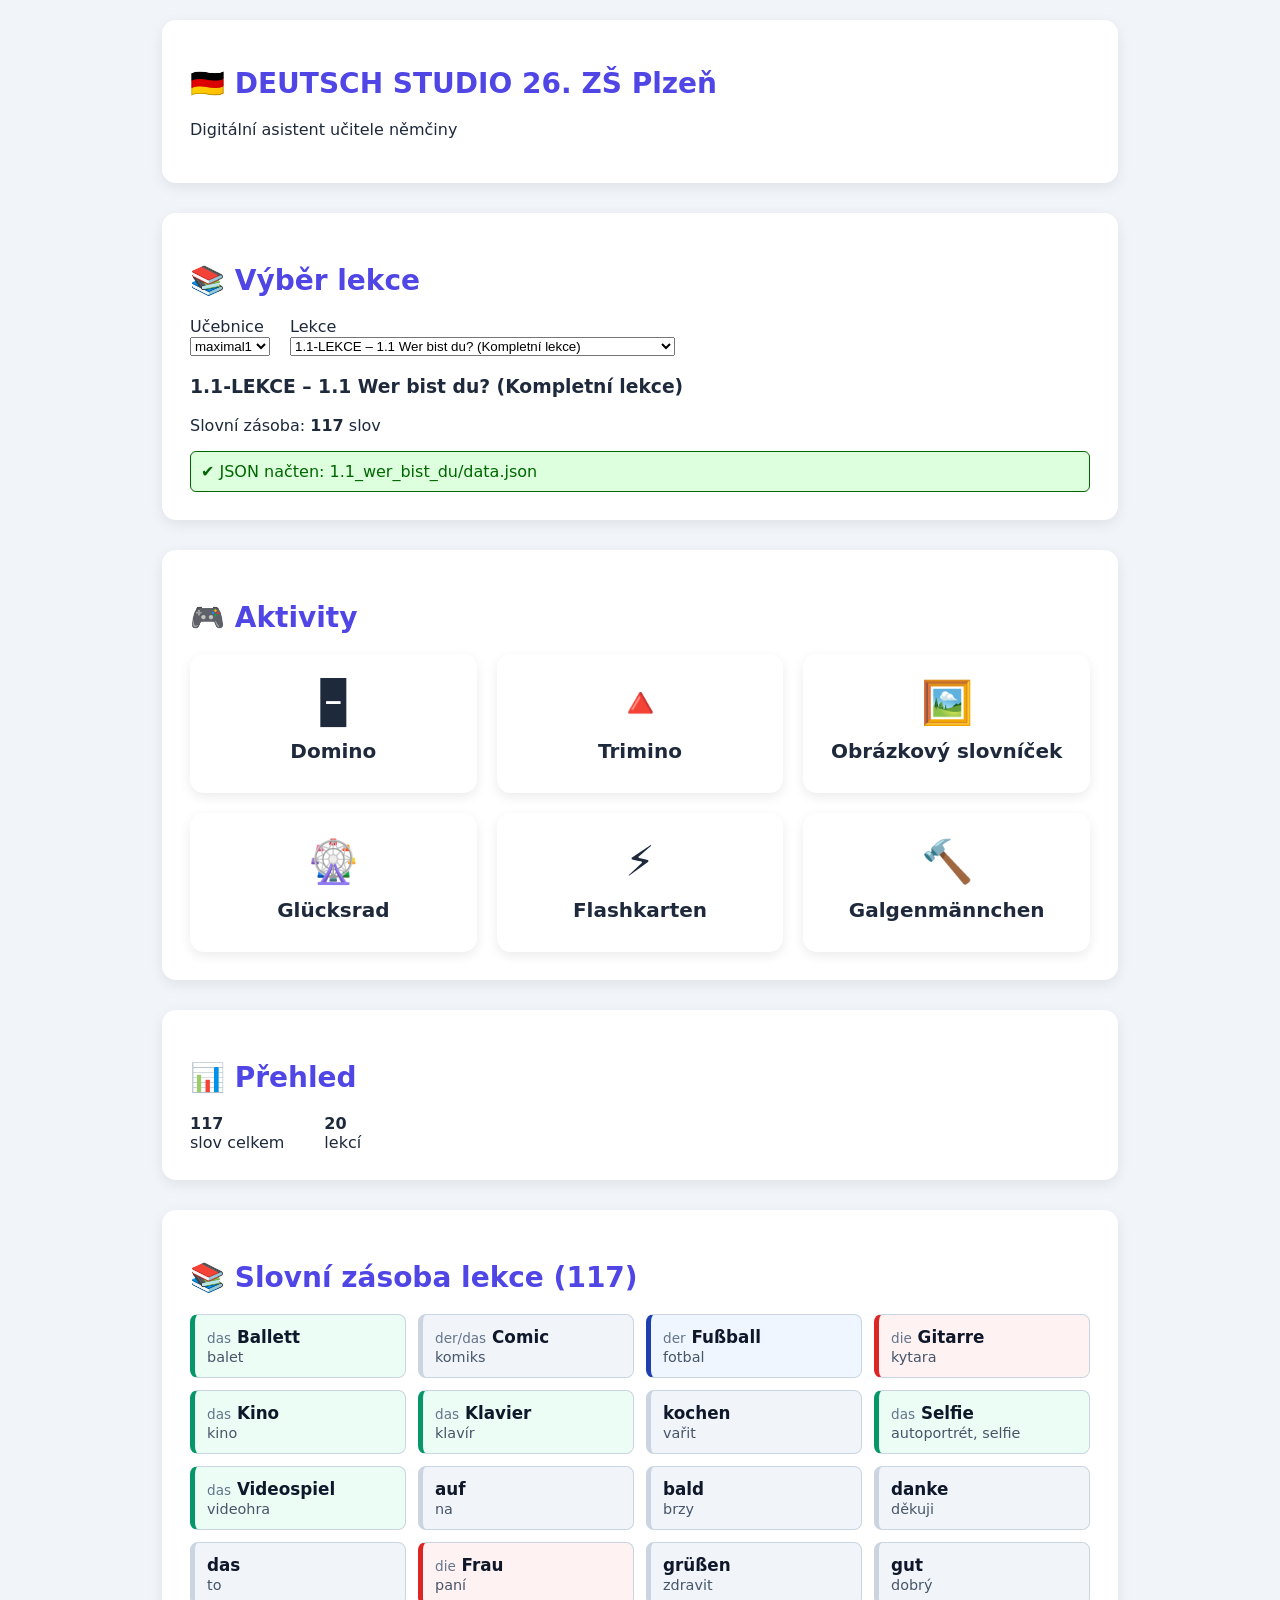
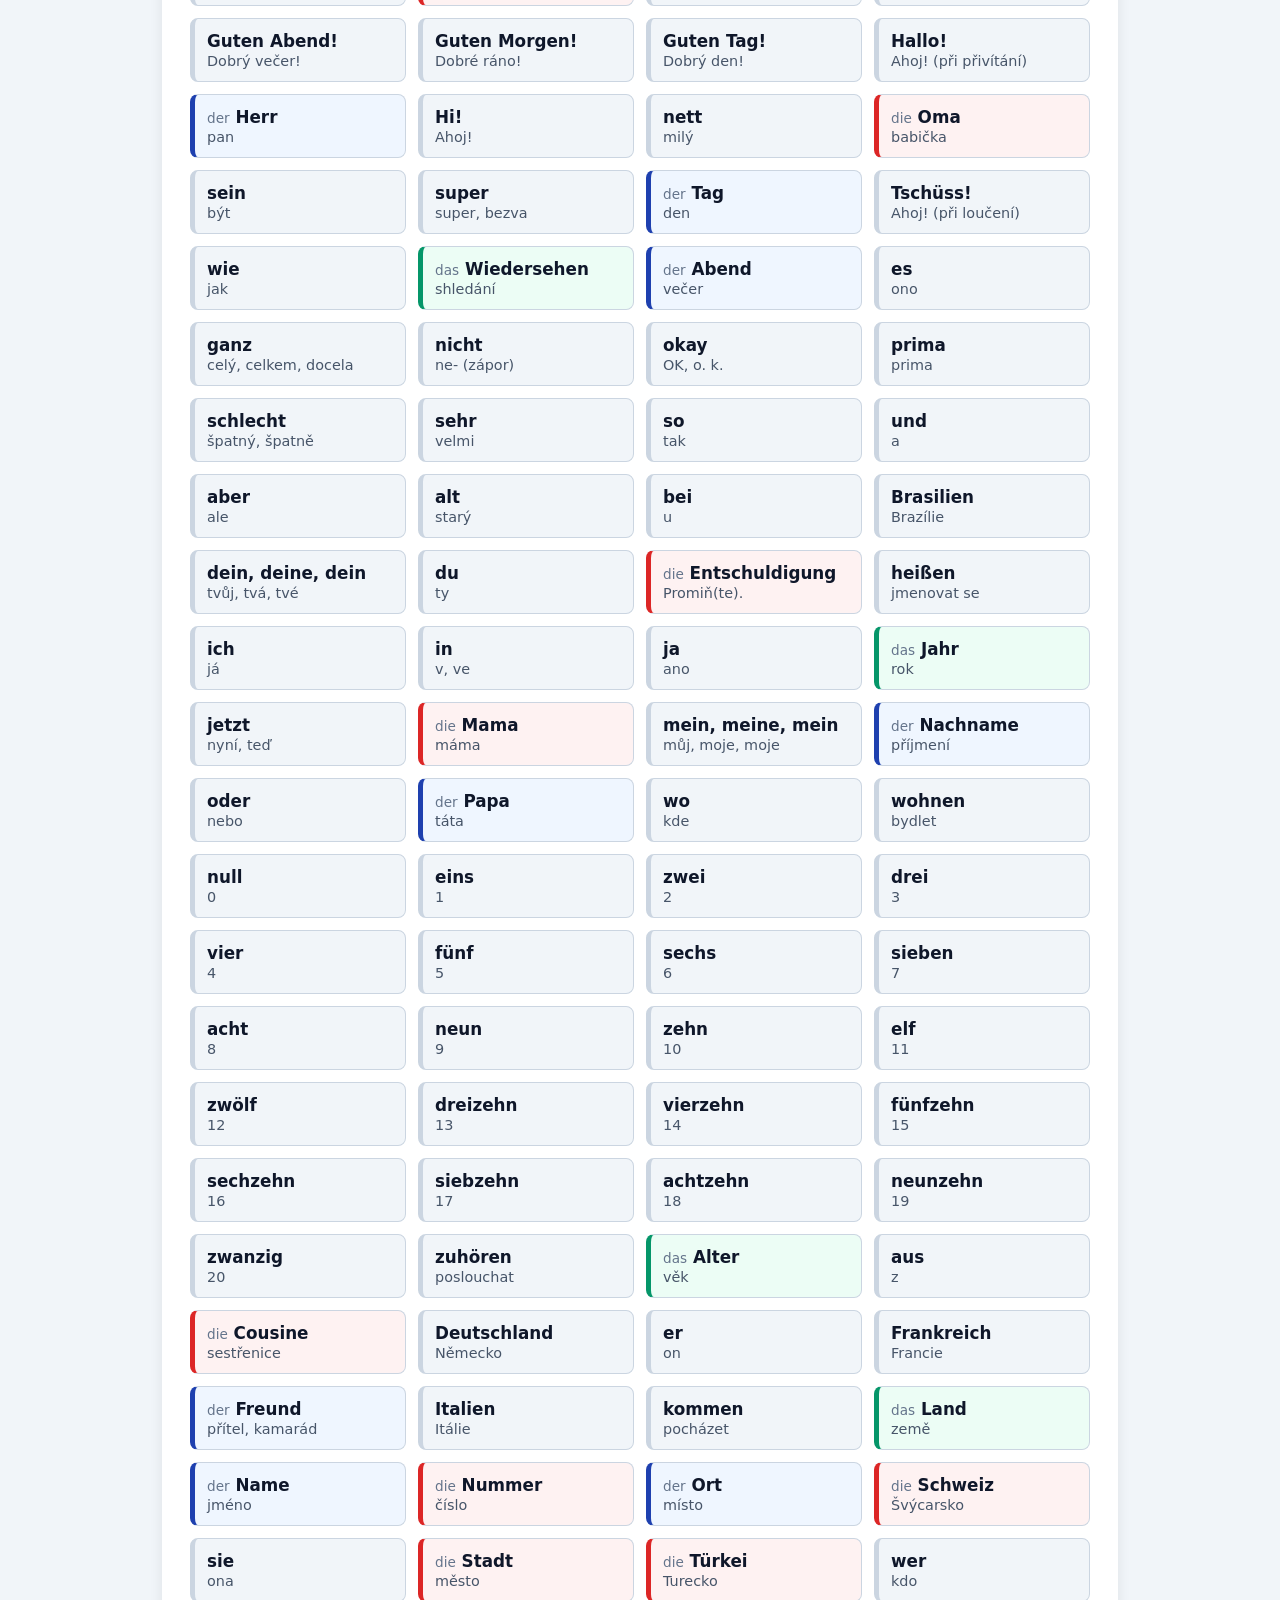
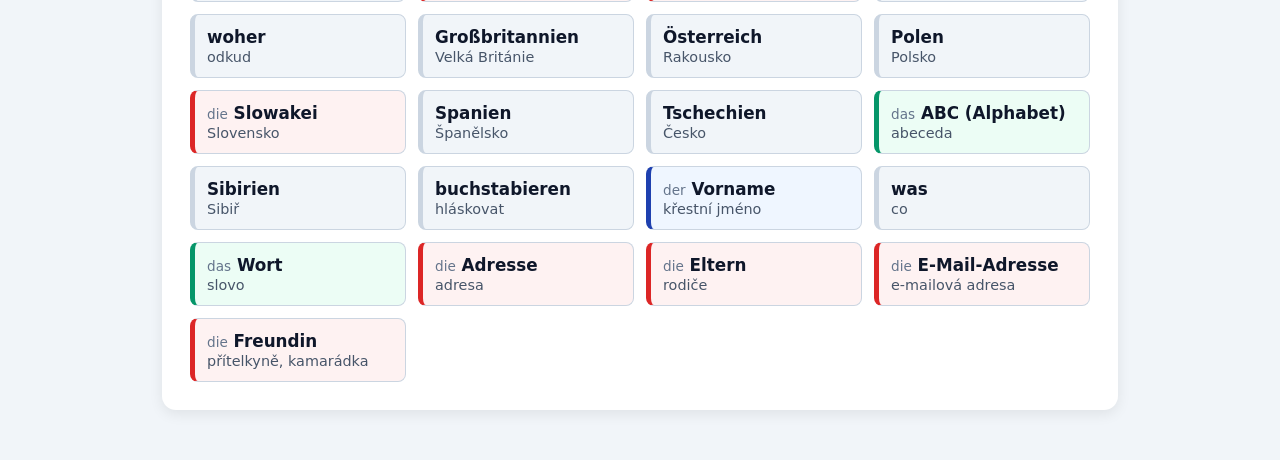
==== commit 1c54883c: "update, sound, hangman" ====
--- a/index.html
+++ b/index.html
@@ -44,39 +44,43 @@
     <div id="json-status" style="display:none; padding:10px; margin-top:10px; border-radius:6px;"></div>
 </section>
 
-<section class="ds-panel">
-    <h2 class="ds-title">🎮 Aktivity</h2>
+    <section class="ds-panel">
+        <h2 class="ds-title">🎮 Aktivity</h2>
 
-    <div class="ds-grid">
+        <div class="ds-grid">
 
-        <div class="ds-card-dashboard" onclick="openDomino()">
-            <div class="ds-icon">🁢</div>
-            <div class="ds-card-title">Domino</div>
+            <div class="ds-card-dashboard" onclick="openDomino()">
+                <div class="ds-icon">🁢</div>
+                <div class="ds-card-title">Domino</div>
+            </div>
+
+            <div class="ds-card-dashboard" onclick="openTrimino()">
+                <div class="ds-icon">🔺</div>
+                <div class="ds-card-title">Trimino</div>
+            </div>
+
+            <div class="ds-card-dashboard" onclick="openPictureDictionary()">
+                <div class="ds-icon">🖼️</div>
+                <div class="ds-card-title">Obrázkový slovníček</div>
+            </div>
+
+            <div class="ds-card-dashboard" onclick="openWheel()">
+                <div class="ds-icon">🎡</div>
+                <div class="ds-card-title">Glücksrad</div>
+            </div>
+            
+            <div class="ds-card-dashboard" onclick="openFlashcards()">
+                <div class="ds-icon">⚡</div>
+                <div class="ds-card-title">Flashkarten</div>
+            </div>
+
+            <div class="ds-card-dashboard" onclick="openHangman()">
+                <div class="ds-icon">🔨</div>
+                <div class="ds-card-title">Galgenmännchen</div>
+            </div>
+
         </div>
-
-        <div class="ds-card-dashboard" onclick="openTrimino()">
-            <div class="ds-icon">🔺</div>
-            <div class="ds-card-title">Trimino</div>
-        </div>
-
-        <div class="ds-card-dashboard" onclick="openPictureDictionary()">
-            <div class="ds-icon">🖼️</div>
-            <div class="ds-card-title">Obrázkový slovníček</div>
-        </div>
-
-        <!-- NOVĚ PŘIDANÁ AKTIVITA: Glücksrad -->
-        <div class="ds-card-dashboard" onclick="openWheel()">
-            <div class="ds-icon">🎡</div>
-            <div class="ds-card-title">Glücksrad</div>
-        </div>
-        
-        <div class="ds-card-dashboard" onclick="openFlashcards()">
-            <div class="ds-icon">⚡</div>
-            <div class="ds-card-title">Flashkarten</div>
-        </div>
-
-    </div>
-</section>
+    </section>
 
 <section class="ds-panel">
     <h2 class="ds-title">📊 Přehled</h2>
